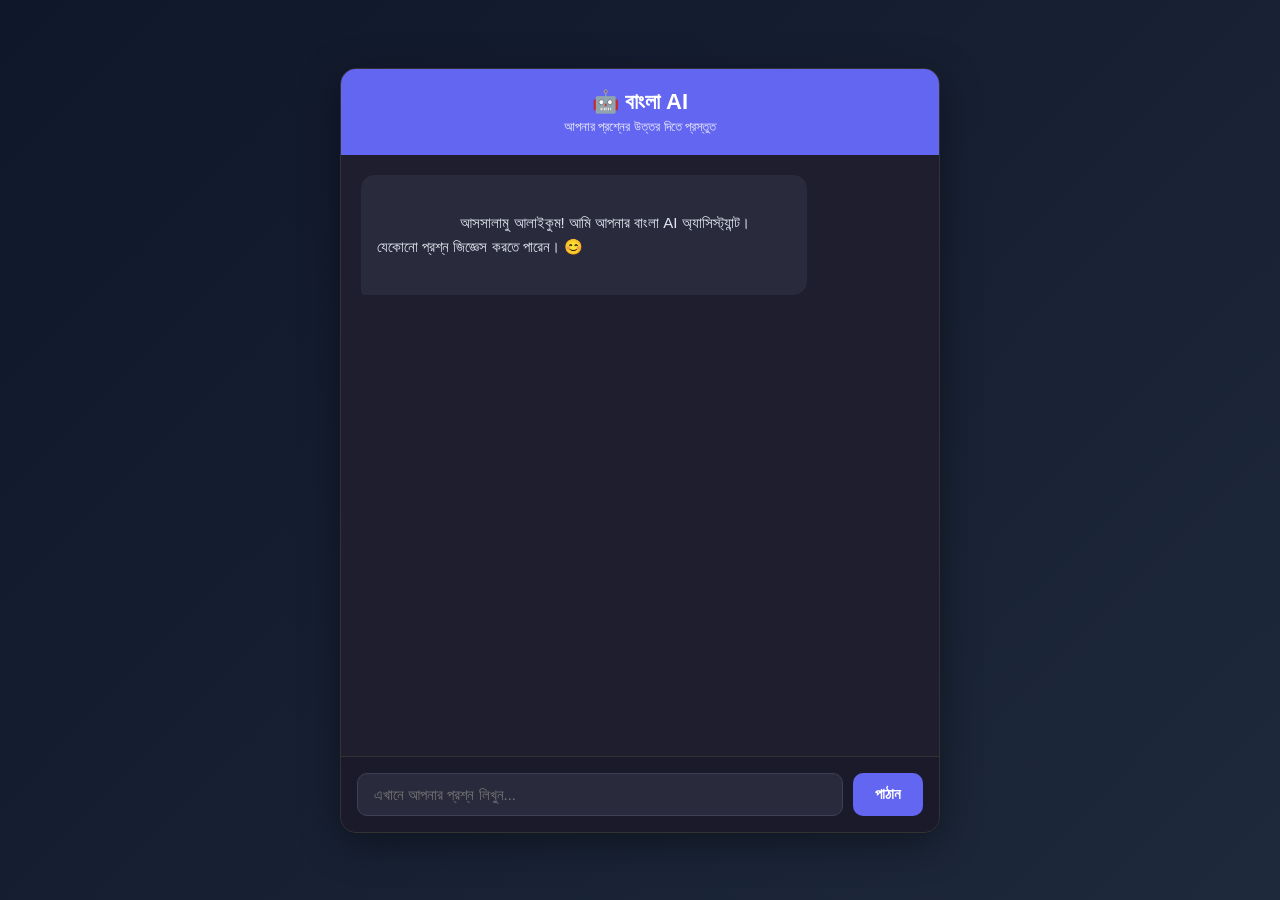
==== AI/frontend/index.html @ db494157 "add AdSense code" ====
<!DOCTYPE html>
<html lang="bn">
<head>
    <meta charset="UTF-8">
    <meta name="viewport" content="width=device-width, initial-scale=1.0">
    <title>বাংলা AI চ্যাট</title>
    <link rel="stylesheet" href="style.css">
   <script async src="https://pagead2.googlesyndication.com/pagead/js/adsbygoogle.js?client=ca-pub-7016644127018456"
         crossorigin="anonymous"></script>

</head>
<body>
    <div class="chat-container">
        <div class="chat-header">
            <h1>🤖 বাংলা AI</h1>
            <p>আপনার প্রশ্নের উত্তর দিতে প্রস্তুত</p>
        </div>

        <div class="chat-box" id="chatBox">
            <div class="message bot-message">
                <div class="bubble">
                    আসসালামু আলাইকুম! আমি আপনার বাংলা AI অ্যাসিস্ট্যান্ট। যেকোনো প্রশ্ন জিজ্ঞেস করতে পারেন। 😊
                </div>
            </div>
        </div>

        <div class="typing-indicator hidden" id="typingIndicator">
            AI লিখছে...
        </div>

        <form class="chat-input-area" id="chatForm">
            <input
                type="text"
                id="userInput"
                placeholder="এখানে আপনার প্রশ্ন লিখুন..."
                autocomplete="off"
                required
            >
            <button type="submit" id="sendBtn">পাঠান</button>
        </form>
    </div>

    <script src="script.js"></script>
</body>
</html>
---- AI/frontend/style.css ----
* {
    margin: 0;
    padding: 0;
    box-sizing: border-box;
    font-family: 'Segoe UI', Tahoma, sans-serif;
}

body {
    min-height: 100vh;
    display: flex;
    align-items: center;
    justify-content: center;
    background: linear-gradient(135deg, #0f172a, #1e293b);
    padding: 20px;
}

.chat-container {
    width: 100%;
    max-width: 600px;
    height: 85vh;
    background: #1e1e2f;
    border-radius: 16px;
    display: flex;
    flex-direction: column;
    box-shadow: 0 10px 40px rgba(0, 0, 0, 0.4);
    border: 1px solid #333;
    overflow: hidden;
}

.chat-header {
    padding: 20px;
    text-align: center;
    background: #6366f1;
    color: #fff;
}

.chat-header h1 {
    font-size: 22px;
    margin-bottom: 4px;
}

.chat-header p {
    font-size: 13px;
    opacity: 0.9;
}

.chat-box {
    flex: 1;
    padding: 20px;
    overflow-y: auto;
    display: flex;
    flex-direction: column;
    gap: 14px;
}

.message {
    display: flex;
    max-width: 80%;
}

.bot-message {
    align-self: flex-start;
}

.user-message {
    align-self: flex-end;
}

.bubble {
    padding: 12px 16px;
    border-radius: 14px;
    font-size: 15px;
    line-height: 1.6;
    white-space: pre-wrap;
    word-wrap: break-word;
}

.bot-message .bubble {
    background: #2a2a3d;
    color: #e2e8f0;
    border-bottom-left-radius: 4px;
}

.user-message .bubble {
    background: #6366f1;
    color: #fff;
    border-bottom-right-radius: 4px;
}

.typing-indicator {
    padding: 0 20px 10px;
    color: #94a3b8;
    font-size: 13px;
    font-style: italic;
}

.typing-indicator.hidden {
    display: none;
}

.chat-input-area {
    display: flex;
    padding: 16px;
    gap: 10px;
    border-top: 1px solid #333;
    background: #1a1a2a;
}

#userInput {
    flex: 1;
    padding: 12px 16px;
    background: #2a2a3d;
    border: 1px solid #3f3f56;
    border-radius: 10px;
    color: #fff;
    font-size: 15px;
    outline: none;
}

#userInput:focus {
    border-color: #6366f1;
}

#sendBtn {
    padding: 12px 22px;
    background: #6366f1;
    border: none;
    border-radius: 10px;
    color: #fff;
    font-size: 15px;
    font-weight: 600;
    cursor: pointer;
    transition: 0.3s;
}

#sendBtn:hover {
    background: #4f46e5;
}

#sendBtn:disabled {
    background: #4a4a5e;
    cursor: not-allowed;
}

/* স্ক্রলবার স্টাইল */
.chat-box::-webkit-scrollbar {
    width: 6px;
}

.chat-box::-webkit-scrollbar-thumb {
    background: #3f3f56;
    border-radius: 10px;
}
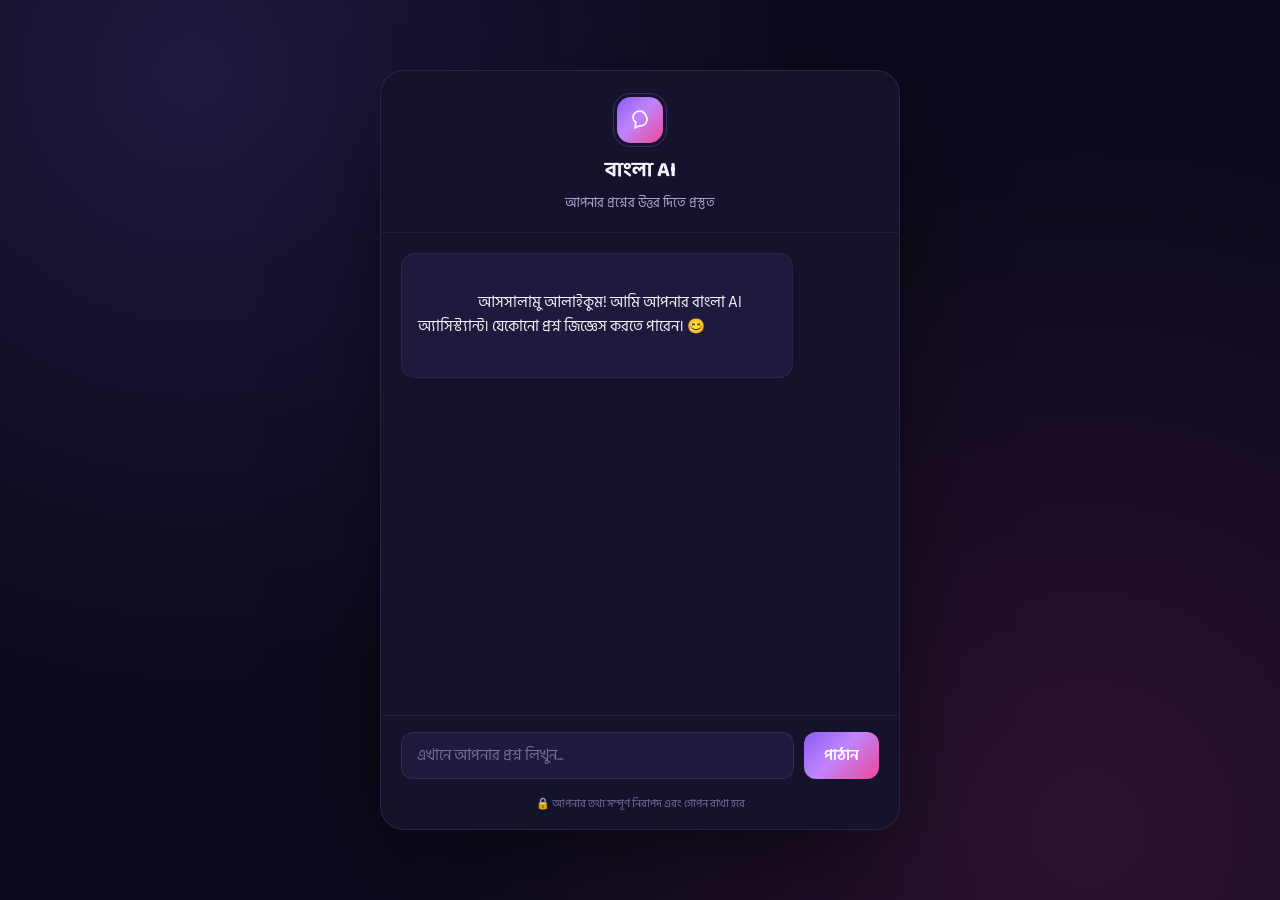
==== commit c020ccc7: "Update frontend design" ====
--- a/AI/frontend/index.html
+++ b/AI/frontend/index.html
@@ -4,15 +4,20 @@
     <meta charset="UTF-8">
     <meta name="viewport" content="width=device-width, initial-scale=1.0">
     <title>বাংলা AI চ্যাট</title>
+    <link rel="preconnect" href="https://fonts.googleapis.com">
+    <link rel="preconnect" href="https://fonts.gstatic.com" crossorigin>
+    <link href="https://fonts.googleapis.com/css2?family=Baloo+Da+2:wght@500;600;700;800&family=Hind+Siliguri:wght@400;500;600&display=swap" rel="stylesheet">
     <link rel="stylesheet" href="style.css">
-   <script async src="https://pagead2.googlesyndication.com/pagead/js/adsbygoogle.js?client=ca-pub-7016644127018456"
-         crossorigin="anonymous"></script>
-
+    <script async src="https://pagead2.googlesyndication.com/pagead/js/adsbygoogle.js?client=ca-pub-7016644127018456"
+     crossorigin="anonymous"></script>
 </head>
 <body>
     <div class="chat-container">
         <div class="chat-header">
-            <h1>🤖 বাংলা AI</h1>
+            <div class="header-mark">
+                <svg viewBox="0 0 24 24" fill="none"><path d="M12 3c-4 0-7 2.7-7 6.2 0 2.1 1.1 4 2.9 5.1L7 20l4.3-2.1c.2 0 .5 0 .7 0 4 0 7-2.7 7-6.2S16 3 12 3z" stroke="#fff" stroke-width="1.6" stroke-linejoin="round"/></svg>
+            </div>
+            <h1>বাংলা AI</h1>
             <p>আপনার প্রশ্নের উত্তর দিতে প্রস্তুত</p>
         </div>
 
@@ -38,8 +43,10 @@
             >
             <button type="submit" id="sendBtn">পাঠান</button>
         </form>
+
+        <div class="footnote">🔒 আপনার তথ্য সম্পূর্ণ নিরাপদ এবং গোপন রাখা হবে</div>
     </div>
 
     <script src="script.js"></script>
 </body>
-</html>+</html>
--- a/AI/frontend/style.css
+++ b/AI/frontend/style.css
@@ -1,153 +1,165 @@
-* {
-    margin: 0;
-    padding: 0;
-    box-sizing: border-box;
-    font-family: 'Segoe UI', Tahoma, sans-serif;
+:root{
+  --bg: #0B0A1A;
+  --surface: #15132C;
+  --surface-2: #1D1A3D;
+  --border: rgba(255,255,255,0.08);
+  --border-soft: rgba(255,255,255,0.05);
+  --text-1: #F3F1FB;
+  --text-2: #ACA6CE;
+  --text-3: #726C97;
+  --accent-1: #8B5CF6;
+  --accent-2: #EC4899;
+  --accent-grad: linear-gradient(135deg, #8B5CF6 0%, #C084FC 45%, #EC4899 100%);
+}
+*{ box-sizing:border-box; margin:0; padding:0; }
+html, body{ height:100%; }
+body{
+  background:
+    radial-gradient(circle at 15% 8%, rgba(139,92,246,0.16), transparent 45%),
+    radial-gradient(circle at 85% 92%, rgba(236,72,153,0.14), transparent 50%),
+    var(--bg);
+  min-height:100vh;
+  font-family:'Hind Siliguri', sans-serif;
+  color:var(--text-1);
+  display:flex;
+  align-items:center;
+  justify-content:center;
+  padding:24px;
+}
+.hidden{ display:none !important; }
+
+.chat-container{
+  width:100%;
+  max-width:520px;
+  height:88vh;
+  max-height:760px;
+  background:var(--surface);
+  border:1px solid var(--border);
+  border-radius:24px;
+  display:flex;
+  flex-direction:column;
+  overflow:hidden;
+  box-shadow:0 40px 100px -30px rgba(0,0,0,0.7);
 }
 
-body {
-    min-height: 100vh;
-    display: flex;
-    align-items: center;
-    justify-content: center;
-    background: linear-gradient(135deg, #0f172a, #1e293b);
-    padding: 20px;
+.chat-header{
+  display:flex;
+  flex-direction:column;
+  align-items:center;
+  text-align:center;
+  padding:26px 20px 18px;
+  border-bottom:1px solid var(--border-soft);
+  position:relative;
+}
+.header-mark{
+  width:46px; height:46px; border-radius:14px;
+  background:var(--accent-grad);
+  display:flex; align-items:center; justify-content:center;
+  margin-bottom:10px;
+  position:relative;
+}
+.header-mark::after{
+  content:''; position:absolute; inset:-4px; border-radius:17px;
+  border:1.5px solid rgba(139,92,246,0.35);
+  animation:pulse-ring 2.6s ease-in-out infinite;
+}
+@keyframes pulse-ring{
+  0%,100%{ transform:scale(1); opacity:.6; }
+  50%{ transform:scale(1.12); opacity:0; }
+}
+.header-mark svg{ width:24px; height:24px; }
+.chat-header h1{
+  font-family:'Baloo Da 2', sans-serif;
+  font-size:21px;
+  font-weight:700;
+}
+.chat-header p{
+  font-size:13px;
+  color:var(--text-2);
+  margin-top:4px;
 }
 
-.chat-container {
-    width: 100%;
-    max-width: 600px;
-    height: 85vh;
-    background: #1e1e2f;
-    border-radius: 16px;
-    display: flex;
-    flex-direction: column;
-    box-shadow: 0 10px 40px rgba(0, 0, 0, 0.4);
-    border: 1px solid #333;
-    overflow: hidden;
+.chat-box{
+  flex:1;
+  overflow-y:auto;
+  padding:20px;
+  display:flex;
+  flex-direction:column;
+  gap:14px;
+}
+.chat-box::-webkit-scrollbar{ width:6px; }
+.chat-box::-webkit-scrollbar-thumb{ background:var(--surface-2); border-radius:10px; }
+
+.message{ display:flex; max-width:82%; }
+.message.user-message{ align-self:flex-end; }
+.message.bot-message{ align-self:flex-start; }
+
+.bubble{
+  background:var(--surface-2);
+  border:1px solid var(--border-soft);
+  border-radius:14px;
+  padding:12px 16px;
+  font-size:14.5px;
+  line-height:1.7;
+  white-space:pre-wrap;
+}
+.user-message .bubble{
+  background:var(--accent-grad);
+  color:#fff;
+  border:none;
 }
 
-.chat-header {
-    padding: 20px;
-    text-align: center;
-    background: #6366f1;
-    color: #fff;
+.typing-indicator{
+  padding:0 20px 10px;
+  font-size:13px;
+  color:var(--text-3);
 }
 
-.chat-header h1 {
-    font-size: 22px;
-    margin-bottom: 4px;
+.chat-input-area{
+  display:flex;
+  gap:10px;
+  padding:16px 20px;
+  border-top:1px solid var(--border-soft);
+  background:var(--surface);
+}
+#userInput{
+  flex:1;
+  background:var(--surface-2);
+  border:1px solid var(--border);
+  border-radius:12px;
+  padding:11px 15px;
+  color:var(--text-1);
+  font-family:'Hind Siliguri', sans-serif;
+  font-size:14.5px;
+  outline:none;
+}
+#userInput:focus{ border-color:var(--accent-1); }
+#userInput::placeholder{ color:var(--text-3); }
+
+#sendBtn{
+  border:none;
+  border-radius:12px;
+  padding:0 20px;
+  background:var(--accent-grad);
+  color:#fff;
+  font-family:'Hind Siliguri', sans-serif;
+  font-weight:600;
+  font-size:14.5px;
+  cursor:pointer;
+  transition:transform .15s ease;
+  flex-shrink:0;
+}
+#sendBtn:hover{ transform:translateY(-1px); }
+#sendBtn:disabled{ opacity:.6; cursor:not-allowed; transform:none; }
+
+.footnote{
+  text-align:center;
+  font-size:11px;
+  color:var(--text-3);
+  padding:0 20px 16px;
 }
 
-.chat-header p {
-    font-size: 13px;
-    opacity: 0.9;
-}
-
-.chat-box {
-    flex: 1;
-    padding: 20px;
-    overflow-y: auto;
-    display: flex;
-    flex-direction: column;
-    gap: 14px;
-}
-
-.message {
-    display: flex;
-    max-width: 80%;
-}
-
-.bot-message {
-    align-self: flex-start;
-}
-
-.user-message {
-    align-self: flex-end;
-}
-
-.bubble {
-    padding: 12px 16px;
-    border-radius: 14px;
-    font-size: 15px;
-    line-height: 1.6;
-    white-space: pre-wrap;
-    word-wrap: break-word;
-}
-
-.bot-message .bubble {
-    background: #2a2a3d;
-    color: #e2e8f0;
-    border-bottom-left-radius: 4px;
-}
-
-.user-message .bubble {
-    background: #6366f1;
-    color: #fff;
-    border-bottom-right-radius: 4px;
-}
-
-.typing-indicator {
-    padding: 0 20px 10px;
-    color: #94a3b8;
-    font-size: 13px;
-    font-style: italic;
-}
-
-.typing-indicator.hidden {
-    display: none;
-}
-
-.chat-input-area {
-    display: flex;
-    padding: 16px;
-    gap: 10px;
-    border-top: 1px solid #333;
-    background: #1a1a2a;
-}
-
-#userInput {
-    flex: 1;
-    padding: 12px 16px;
-    background: #2a2a3d;
-    border: 1px solid #3f3f56;
-    border-radius: 10px;
-    color: #fff;
-    font-size: 15px;
-    outline: none;
-}
-
-#userInput:focus {
-    border-color: #6366f1;
-}
-
-#sendBtn {
-    padding: 12px 22px;
-    background: #6366f1;
-    border: none;
-    border-radius: 10px;
-    color: #fff;
-    font-size: 15px;
-    font-weight: 600;
-    cursor: pointer;
-    transition: 0.3s;
-}
-
-#sendBtn:hover {
-    background: #4f46e5;
-}
-
-#sendBtn:disabled {
-    background: #4a4a5e;
-    cursor: not-allowed;
-}
-
-/* স্ক্রলবার স্টাইল */
-.chat-box::-webkit-scrollbar {
-    width: 6px;
-}
-
-.chat-box::-webkit-scrollbar-thumb {
-    background: #3f3f56;
-    border-radius: 10px;
+@media (max-width:600px){
+  body{ padding:0; }
+  .chat-container{ height:100vh; max-height:none; border-radius:0; }
 }
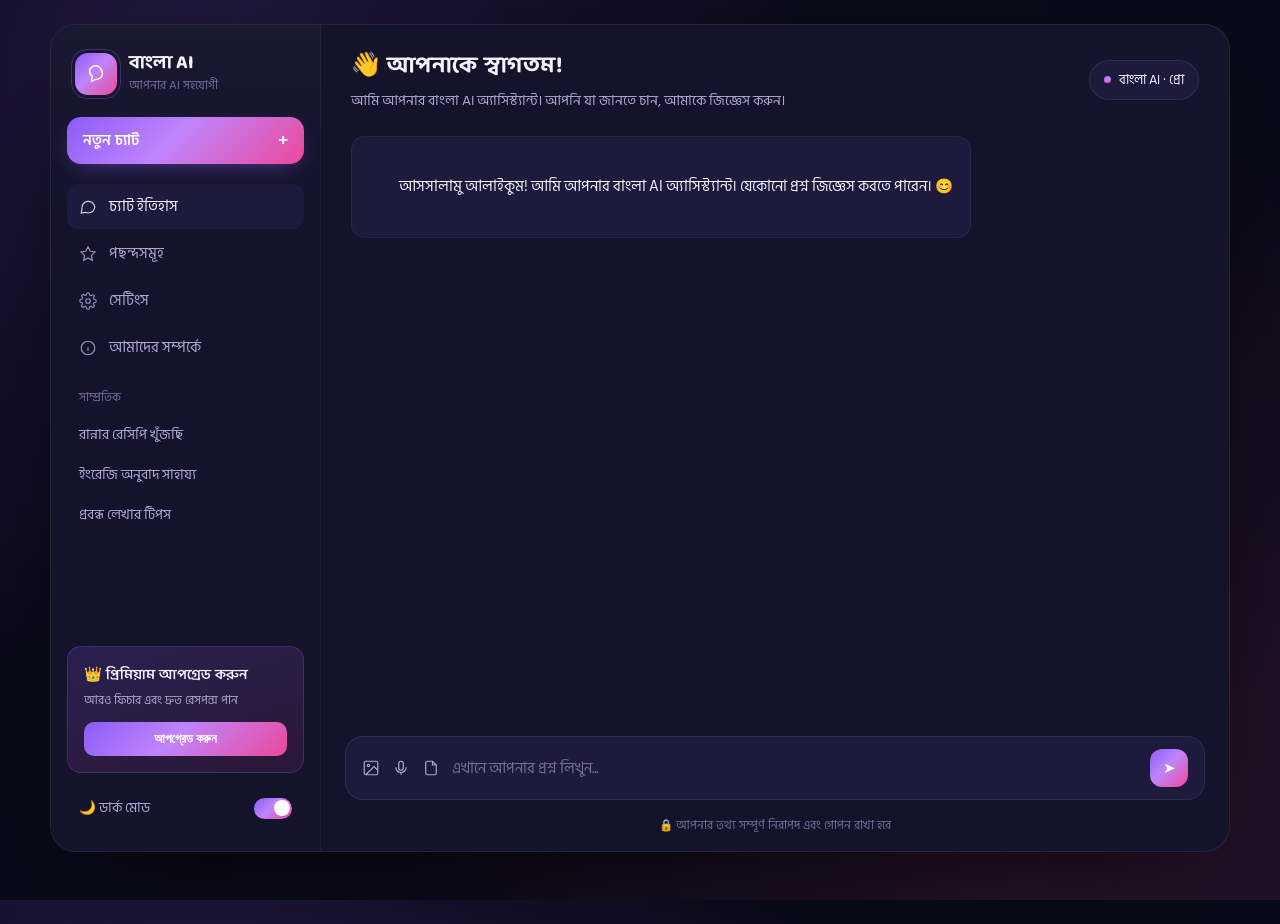
==== commit 77455dfc: "Add sidebar layout" ====
--- a/AI/frontend/index.html
+++ b/AI/frontend/index.html
@@ -12,41 +12,112 @@
      crossorigin="anonymous"></script>
 </head>
 <body>
-    <div class="chat-container">
-        <div class="chat-header">
-            <div class="header-mark">
-                <svg viewBox="0 0 24 24" fill="none"><path d="M12 3c-4 0-7 2.7-7 6.2 0 2.1 1.1 4 2.9 5.1L7 20l4.3-2.1c.2 0 .5 0 .7 0 4 0 7-2.7 7-6.2S16 3 12 3z" stroke="#fff" stroke-width="1.6" stroke-linejoin="round"/></svg>
-            </div>
-            <h1>বাংলা AI</h1>
-            <p>আপনার প্রশ্নের উত্তর দিতে প্রস্তুত</p>
-        </div>
 
-        <div class="chat-box" id="chatBox">
-            <div class="message bot-message">
-                <div class="bubble">
-                    আসসালামু আলাইকুম! আমি আপনার বাংলা AI অ্যাসিস্ট্যান্ট। যেকোনো প্রশ্ন জিজ্ঞেস করতে পারেন। 😊
-                </div>
-            </div>
-        </div>
+<div class="app">
 
-        <div class="typing-indicator hidden" id="typingIndicator">
-            AI লিখছে...
-        </div>
-
-        <form class="chat-input-area" id="chatForm">
-            <input
-                type="text"
-                id="userInput"
-                placeholder="এখানে আপনার প্রশ্ন লিখুন..."
-                autocomplete="off"
-                required
-            >
-            <button type="submit" id="sendBtn">পাঠান</button>
-        </form>
-
-        <div class="footnote">🔒 আপনার তথ্য সম্পূর্ণ নিরাপদ এবং গোপন রাখা হবে</div>
+  <div class="sidebar">
+    <div class="brand">
+      <div class="brand-mark">
+        <svg viewBox="0 0 24 24" fill="none"><path d="M12 3c-4 0-7 2.7-7 6.2 0 2.1 1.1 4 2.9 5.1L7 20l4.3-2.1c.2 0 .5 0 .7 0 4 0 7-2.7 7-6.2S16 3 12 3z" stroke="#fff" stroke-width="1.6" stroke-linejoin="round"/></svg>
+      </div>
+      <div class="brand-text">
+        <div class="name">বাংলা AI</div>
+        <div class="tag">আপনার AI সহযোগী</div>
+      </div>
     </div>
 
-    <script src="script.js"></script>
+    <button class="new-chat" id="newChatBtn"><span>নতুন চ্যাট</span><span>+</span></button>
+
+    <div class="nav">
+      <div class="nav-item active">
+        <svg viewBox="0 0 24 24" fill="none" stroke="currentColor" stroke-width="1.6"><path d="M21 11.5a8.5 8.5 0 0 1-8.5 8.5c-1.4 0-2.7-.3-3.9-.9L3 20l1-5.4A8.5 8.5 0 1 1 21 11.5Z"/></svg>
+        চ্যাট ইতিহাস
+      </div>
+      <div class="nav-item">
+        <svg viewBox="0 0 24 24" fill="none" stroke="currentColor" stroke-width="1.6"><path d="M12 2.5l2.9 5.9 6.5.9-4.7 4.6 1.1 6.5L12 17.3l-5.8 3.1 1.1-6.5-4.7-4.6 6.5-.9L12 2.5z"/></svg>
+        পছন্দসমূহ
+      </div>
+      <div class="nav-item">
+        <svg viewBox="0 0 24 24" fill="none" stroke="currentColor" stroke-width="1.6"><circle cx="12" cy="12" r="3"/><path d="M19.4 15a1.7 1.7 0 0 0 .3 1.9l.1.1a2 2 0 1 1-2.9 2.9l-.1-.1a1.7 1.7 0 0 0-1.9-.3 1.7 1.7 0 0 0-1 1.5V21a2 2 0 1 1-4 0v-.1a1.7 1.7 0 0 0-1.1-1.6 1.7 1.7 0 0 0-1.9.3l-.1.1a2 2 0 1 1-2.8-2.9l.1-.1a1.7 1.7 0 0 0 .3-1.9 1.7 1.7 0 0 0-1.5-1H3a2 2 0 1 1 0-4h.1a1.7 1.7 0 0 0 1.5-1 1.7 1.7 0 0 0-.3-1.9l-.1-.1a2 2 0 1 1 2.9-2.8l.1.1a1.7 1.7 0 0 0 1.9.3H9a1.7 1.7 0 0 0 1-1.5V3a2 2 0 1 1 4 0v.1a1.7 1.7 0 0 0 1 1.5 1.7 1.7 0 0 0 1.9-.3l.1-.1a2 2 0 1 1 2.8 2.9l-.1.1a1.7 1.7 0 0 0-.3 1.9V9a1.7 1.7 0 0 0 1.5 1H21a2 2 0 1 1 0 4h-.1a1.7 1.7 0 0 0-1.5 1z"/></svg>
+        সেটিংস
+      </div>
+      <div class="nav-item">
+        <svg viewBox="0 0 24 24" fill="none" stroke="currentColor" stroke-width="1.6"><circle cx="12" cy="12" r="9"/><path d="M12 11v5M12 8h.01"/></svg>
+        আমাদের সম্পর্কে
+      </div>
+    </div>
+
+    <div class="history-block">
+      <div class="history-label">সাম্প্রতিক</div>
+      <div class="history-item">রান্নার রেসিপি খুঁজছি</div>
+      <div class="history-item">ইংরেজি অনুবাদ সাহায্য</div>
+      <div class="history-item">প্রবন্ধ লেখার টিপস</div>
+    </div>
+
+    <div class="sidebar-footer">
+      <div class="upgrade-card">
+        <div class="title">👑 প্রিমিয়াম আপগ্রেড করুন</div>
+        <div class="desc">আরও ফিচার এবং দ্রুত রেসপন্স পান</div>
+        <button class="upgrade-btn">আপগ্রেড করুন</button>
+      </div>
+      <div class="theme-row">
+        <span>🌙 ডার্ক মোড</span>
+        <div class="switch"></div>
+      </div>
+    </div>
+  </div>
+
+  <div class="main">
+    <div class="topbar">
+      <div>
+        <h1>👋 আপনাকে স্বাগতম!</h1>
+        <p>আমি আপনার বাংলা AI অ্যাসিস্ট্যান্ট। আপনি যা জানতে চান, আমাকে জিজ্ঞেস করুন।</p>
+      </div>
+      <div class="model-pill"><span class="dot"></span> বাংলা AI · প্রো</div>
+    </div>
+
+    <div class="chat-box" id="chatBox">
+      <div class="message bot-message">
+        <div class="bubble">
+          আসসালামু আলাইকুম! আমি আপনার বাংলা AI অ্যাসিস্ট্যান্ট। যেকোনো প্রশ্ন জিজ্ঞেস করতে পারেন। 😊
+        </div>
+      </div>
+    </div>
+
+    <div class="typing-indicator hidden" id="typingIndicator">
+      AI লিখছে...
+    </div>
+
+    <form class="chat-input-area" id="chatForm">
+      <div class="tool-icons">
+        <svg viewBox="0 0 24 24" fill="none" stroke="currentColor" stroke-width="1.6"><rect x="3" y="3" width="18" height="18" rx="2"/><circle cx="8.5" cy="8.5" r="1.5"/><path d="M21 15l-5-5L5 21"/></svg>
+        <svg viewBox="0 0 24 24" fill="none" stroke="currentColor" stroke-width="1.6"><path d="M12 15a3 3 0 0 0 3-3V6a3 3 0 0 0-6 0v6a3 3 0 0 0 3 3z"/><path d="M19 11a7 7 0 0 1-14 0M12 18v3"/></svg>
+        <svg viewBox="0 0 24 24" fill="none" stroke="currentColor" stroke-width="1.6"><path d="M14 3H7a2 2 0 0 0-2 2v14a2 2 0 0 0 2 2h10a2 2 0 0 0 2-2V8z"/><path d="M14 3v5h5"/></svg>
+      </div>
+      <input
+          type="text"
+          id="userInput"
+          placeholder="এখানে আপনার প্রশ্ন লিখুন..."
+          autocomplete="off"
+          required
+      >
+      <button type="submit" id="sendBtn">পাঠান</button>
+    </form>
+
+    <div class="footnote">🔒 আপনার তথ্য সম্পূর্ণ নিরাপদ এবং গোপন রাখা হবে</div>
+  </div>
+
+</div>
+
+<script>
+  document.getElementById('newChatBtn').addEventListener('click', function(){
+    document.getElementById('chatBox').innerHTML =
+      '<div class="message bot-message"><div class="bubble">নতুন চ্যাট শুরু হয়েছে। আপনার প্রশ্ন লিখুন।</div></div>';
+  });
+  document.querySelector('.switch').addEventListener('click', function(){
+    this.classList.toggle('off');
+  });
+</script>
+<script src="script.js"></script>
 </body>
-</html>
+</html>
--- a/AI/frontend/style.css
+++ b/AI/frontend/style.css
@@ -10,6 +10,9 @@
   --accent-1: #8B5CF6;
   --accent-2: #EC4899;
   --accent-grad: linear-gradient(135deg, #8B5CF6 0%, #C084FC 45%, #EC4899 100%);
+  --radius-lg: 20px;
+  --radius-md: 14px;
+  --radius-sm: 10px;
 }
 *{ box-sizing:border-box; margin:0; padding:0; }
 html, body{ height:100%; }
@@ -21,45 +24,18 @@
   min-height:100vh;
   font-family:'Hind Siliguri', sans-serif;
   color:var(--text-1);
-  display:flex;
-  align-items:center;
-  justify-content:center;
-  padding:24px;
 }
 .hidden{ display:none !important; }
 
-.chat-container{
-  width:100%;
-  max-width:520px;
-  height:88vh;
-  max-height:760px;
-  background:var(--surface);
-  border:1px solid var(--border);
-  border-radius:24px;
-  display:flex;
-  flex-direction:column;
-  overflow:hidden;
-  box-shadow:0 40px 100px -30px rgba(0,0,0,0.7);
-}
-
-.chat-header{
-  display:flex;
-  flex-direction:column;
-  align-items:center;
-  text-align:center;
-  padding:26px 20px 18px;
-  border-bottom:1px solid var(--border-soft);
-  position:relative;
-}
-.header-mark{
-  width:46px; height:46px; border-radius:14px;
+.brand{ display:flex; align-items:center; gap:12px; padding:6px 8px 22px; }
+.brand-mark{
+  width:42px; height:42px; border-radius:13px;
   background:var(--accent-grad);
   display:flex; align-items:center; justify-content:center;
-  margin-bottom:10px;
-  position:relative;
+  position:relative; flex-shrink:0;
 }
-.header-mark::after{
-  content:''; position:absolute; inset:-4px; border-radius:17px;
+.brand-mark::after{
+  content:''; position:absolute; inset:-4px; border-radius:16px;
   border:1.5px solid rgba(139,92,246,0.35);
   animation:pulse-ring 2.6s ease-in-out infinite;
 }
@@ -67,99 +43,115 @@
   0%,100%{ transform:scale(1); opacity:.6; }
   50%{ transform:scale(1.12); opacity:0; }
 }
-.header-mark svg{ width:24px; height:24px; }
-.chat-header h1{
-  font-family:'Baloo Da 2', sans-serif;
-  font-size:21px;
-  font-weight:700;
-}
-.chat-header p{
-  font-size:13px;
-  color:var(--text-2);
-  margin-top:4px;
+.brand-mark svg{ width:22px; height:22px; }
+.brand-text .name{ font-family:'Baloo Da 2', sans-serif; font-weight:700; font-size:19px; line-height:1.1; }
+.brand-text .tag{ font-size:12px; color:var(--text-3); margin-top:2px; }
+
+.app{
+  width:100%; max-width:1180px; height:92vh; margin:24px auto;
+  display:flex; background:var(--surface); border:1px solid var(--border);
+  border-radius:26px; overflow:hidden; box-shadow:0 40px 100px -30px rgba(0,0,0,0.7);
 }
 
-.chat-box{
-  flex:1;
-  overflow-y:auto;
-  padding:20px;
-  display:flex;
-  flex-direction:column;
-  gap:14px;
+.sidebar{
+  width:270px; flex-shrink:0;
+  background:linear-gradient(180deg, rgba(255,255,255,0.02), transparent 200px), var(--surface);
+  border-right:1px solid var(--border-soft);
+  display:flex; flex-direction:column; padding:22px 16px;
 }
+
+.new-chat{
+  display:flex; align-items:center; justify-content:space-between;
+  background:var(--accent-grad); color:#fff; border:none; border-radius:var(--radius-md);
+  padding:12px 16px; font-family:'Hind Siliguri', sans-serif; font-weight:600; font-size:14.5px;
+  cursor:pointer; margin-bottom:20px; transition:transform .15s ease;
+  box-shadow:0 8px 24px -10px rgba(139,92,246,0.6);
+}
+.new-chat:hover{ transform:translateY(-1px); }
+.new-chat span:last-child{ font-size:18px; line-height:1; }
+
+.nav{ display:flex; flex-direction:column; gap:2px; }
+.nav-item{
+  display:flex; align-items:center; gap:12px; padding:11px 12px; border-radius:var(--radius-sm);
+  color:var(--text-2); font-size:14.5px; cursor:pointer; transition:background .15s ease, color .15s ease;
+}
+.nav-item:hover, .nav-item.active{ background:var(--surface-2); color:var(--text-1); }
+.nav-item svg{ width:18px; height:18px; opacity:.85; flex-shrink:0; }
+
+.history-block{ margin-top:18px; overflow-y:auto; }
+.history-label{ font-size:11.5px; color:var(--text-3); padding:0 12px 8px; }
+.history-item{
+  font-size:13.5px; color:var(--text-2); padding:9px 12px; border-radius:var(--radius-sm);
+  white-space:nowrap; overflow:hidden; text-overflow:ellipsis; cursor:pointer;
+}
+.history-item:hover{ background:var(--surface-2); }
+
+.sidebar-footer{ margin-top:auto; }
+.upgrade-card{
+  background:linear-gradient(160deg, rgba(139,92,246,0.18), rgba(236,72,153,0.10));
+  border:1px solid rgba(139,92,246,0.25); border-radius:var(--radius-md); padding:16px; margin-bottom:14px;
+}
+.upgrade-card .title{ font-family:'Baloo Da 2', sans-serif; font-size:14.5px; font-weight:600; margin-bottom:4px; }
+.upgrade-card .desc{ font-size:12px; color:var(--text-2); margin-bottom:12px; line-height:1.5; }
+.upgrade-btn{ width:100%; background:var(--accent-grad); color:#fff; border:none; border-radius:10px; padding:9px; font-size:13px; font-weight:600; cursor:pointer; }
+.theme-row{ display:flex; align-items:center; justify-content:space-between; padding:10px 12px; font-size:13.5px; color:var(--text-2); }
+.switch{ width:38px; height:21px; background:var(--accent-grad); border-radius:20px; position:relative; cursor:pointer; }
+.switch::after{ content:''; position:absolute; top:2.5px; right:2.5px; width:16px; height:16px; background:#fff; border-radius:50%; transition:right .15s ease, left .15s ease; }
+.switch.off{ background:var(--surface-2); }
+.switch.off::after{ right:auto; left:2.5px; }
+
+.main{ flex:1; display:flex; flex-direction:column; min-width:0; }
+.topbar{ display:flex; align-items:center; justify-content:space-between; padding:22px 30px 14px; }
+.topbar h1{ font-family:'Baloo Da 2', sans-serif; font-size:23px; font-weight:700; }
+.topbar p{ font-size:13.5px; color:var(--text-2); margin-top:4px; }
+.model-pill{
+  display:flex; align-items:center; gap:8px; background:var(--surface-2); border:1px solid var(--border);
+  border-radius:20px; padding:8px 14px; font-size:13px; color:var(--text-1); flex-shrink:0;
+}
+.model-pill .dot{ width:7px; height:7px; border-radius:50%; background:var(--accent-grad); flex-shrink:0; }
+
+.chat-box{ flex:1; overflow-y:auto; padding:10px 30px 20px; display:flex; flex-direction:column; gap:14px; }
 .chat-box::-webkit-scrollbar{ width:6px; }
 .chat-box::-webkit-scrollbar-thumb{ background:var(--surface-2); border-radius:10px; }
 
-.message{ display:flex; max-width:82%; }
+.message{ display:flex; max-width:78%; }
 .message.user-message{ align-self:flex-end; }
 .message.bot-message{ align-self:flex-start; }
 
 .bubble{
-  background:var(--surface-2);
-  border:1px solid var(--border-soft);
-  border-radius:14px;
-  padding:12px 16px;
-  font-size:14.5px;
-  line-height:1.7;
-  white-space:pre-wrap;
+  background:var(--surface-2); border:1px solid var(--border-soft); border-radius:var(--radius-md);
+  padding:13px 17px; font-size:14.5px; line-height:1.7; white-space:pre-wrap;
 }
-.user-message .bubble{
-  background:var(--accent-grad);
-  color:#fff;
-  border:none;
-}
+.user-message .bubble{ background:var(--accent-grad); color:#fff; border:none; }
 
-.typing-indicator{
-  padding:0 20px 10px;
-  font-size:13px;
-  color:var(--text-3);
-}
+.typing-indicator{ padding:0 30px 10px; font-size:13px; color:var(--text-3); }
 
 .chat-input-area{
-  display:flex;
-  gap:10px;
-  padding:16px 20px;
-  border-top:1px solid var(--border-soft);
-  background:var(--surface);
+  margin:0 24px 0px; background:var(--surface-2); border:1px solid var(--border); border-radius:18px;
+  padding:12px 16px; display:flex; align-items:center; gap:12px;
 }
+.tool-icons{ display:flex; gap:12px; flex-shrink:0; }
+.tool-icons svg{ width:18px; height:18px; color:var(--text-2); cursor:pointer; }
+.tool-icons svg:hover{ color:var(--text-1); }
 #userInput{
-  flex:1;
-  background:var(--surface-2);
-  border:1px solid var(--border);
-  border-radius:12px;
-  padding:11px 15px;
-  color:var(--text-1);
-  font-family:'Hind Siliguri', sans-serif;
-  font-size:14.5px;
-  outline:none;
+  flex:1; background:transparent; border:none; outline:none; color:var(--text-1);
+  font-family:'Hind Siliguri', sans-serif; font-size:14.5px;
 }
-#userInput:focus{ border-color:var(--accent-1); }
 #userInput::placeholder{ color:var(--text-3); }
+#sendBtn{
+  border:none; border-radius:12px; width:38px; height:38px; background:var(--accent-grad);
+  color:#fff; cursor:pointer; flex-shrink:0; font-size:0;
+  position:relative; transition:transform .15s ease;
+}
+#sendBtn::after{
+  content:'➤'; font-size:15px; position:absolute; inset:0; display:flex; align-items:center; justify-content:center;
+}
+#sendBtn:hover{ transform:scale(1.05); }
+#sendBtn:disabled{ opacity:.5; cursor:not-allowed; transform:none; }
 
-#sendBtn{
-  border:none;
-  border-radius:12px;
-  padding:0 20px;
-  background:var(--accent-grad);
-  color:#fff;
-  font-family:'Hind Siliguri', sans-serif;
-  font-weight:600;
-  font-size:14.5px;
-  cursor:pointer;
-  transition:transform .15s ease;
-  flex-shrink:0;
-}
-#sendBtn:hover{ transform:translateY(-1px); }
-#sendBtn:disabled{ opacity:.6; cursor:not-allowed; transform:none; }
+.footnote{ text-align:center; font-size:11.5px; color:var(--text-3); padding:16px 20px; }
 
-.footnote{
-  text-align:center;
-  font-size:11px;
-  color:var(--text-3);
-  padding:0 20px 16px;
-}
-
-@media (max-width:600px){
-  body{ padding:0; }
-  .chat-container{ height:100vh; max-height:none; border-radius:0; }
+@media (max-width:900px){
+  .sidebar{ display:none; }
+  .app{ height:96vh; margin:8px auto; border-radius:18px; }
 }
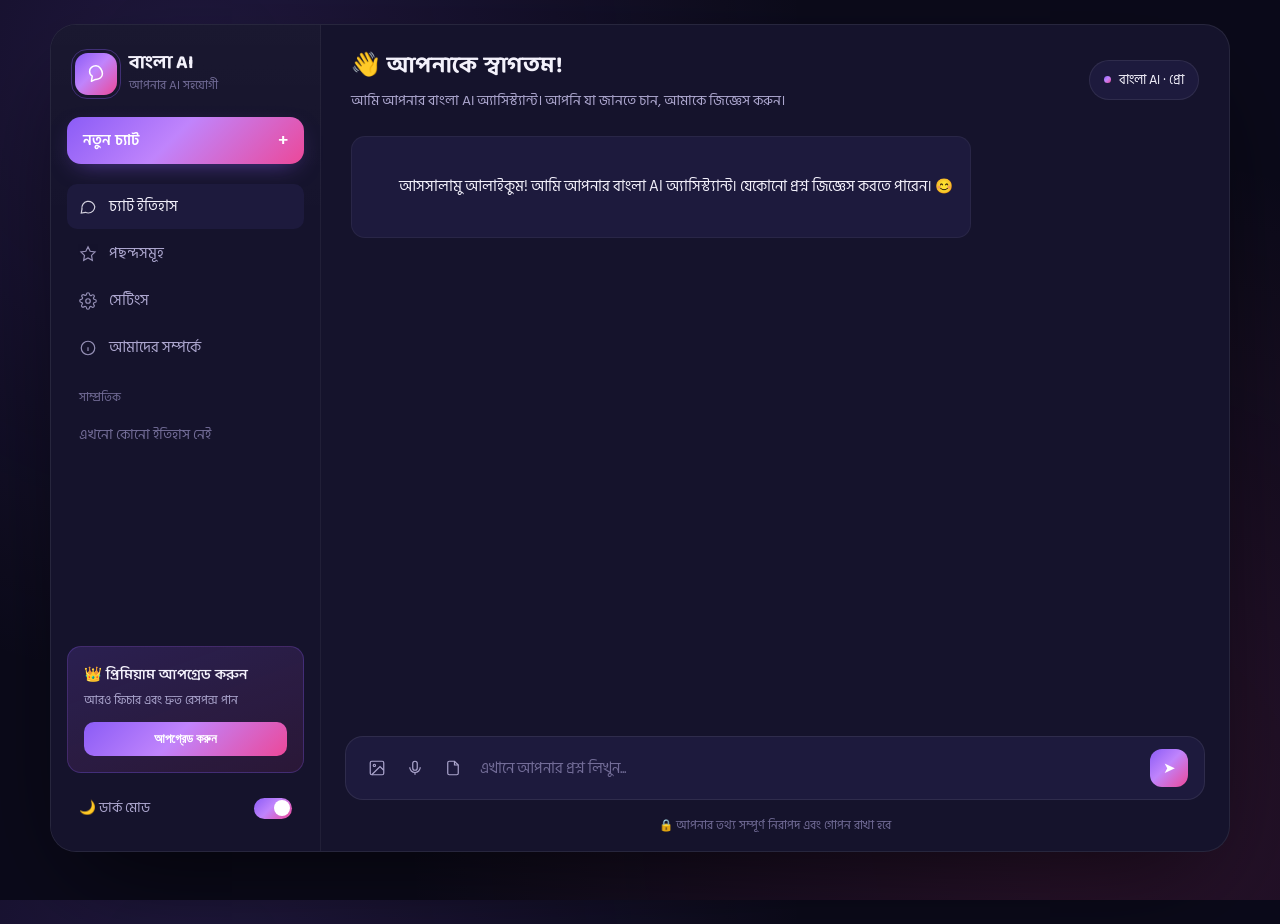
==== commit a6487d1a: "Merge modal system with working history and voice" ====
--- a/AI/frontend/index.html
+++ b/AI/frontend/index.html
@@ -49,9 +49,7 @@
 
     <div class="history-block">
       <div class="history-label">সাম্প্রতিক</div>
-      <div class="history-item">রান্নার রেসিপি খুঁজছি</div>
-      <div class="history-item">ইংরেজি অনুবাদ সাহায্য</div>
-      <div class="history-item">প্রবন্ধ লেখার টিপস</div>
+      <div id="historyList"></div>
     </div>
 
     <div class="sidebar-footer">
@@ -90,9 +88,15 @@
 
     <form class="chat-input-area" id="chatForm">
       <div class="tool-icons">
-        <svg viewBox="0 0 24 24" fill="none" stroke="currentColor" stroke-width="1.6"><rect x="3" y="3" width="18" height="18" rx="2"/><circle cx="8.5" cy="8.5" r="1.5"/><path d="M21 15l-5-5L5 21"/></svg>
-        <svg viewBox="0 0 24 24" fill="none" stroke="currentColor" stroke-width="1.6"><path d="M12 15a3 3 0 0 0 3-3V6a3 3 0 0 0-6 0v6a3 3 0 0 0 3 3z"/><path d="M19 11a7 7 0 0 1-14 0M12 18v3"/></svg>
-        <svg viewBox="0 0 24 24" fill="none" stroke="currentColor" stroke-width="1.6"><path d="M14 3H7a2 2 0 0 0-2 2v14a2 2 0 0 0 2 2h10a2 2 0 0 0 2-2V8z"/><path d="M14 3v5h5"/></svg>
+        <button type="button" class="tool-btn" id="imgToolBtn" title="ছবি (শীঘ্রই আসছে)">
+          <svg viewBox="0 0 24 24" fill="none" stroke="currentColor" stroke-width="1.6"><rect x="3" y="3" width="18" height="18" rx="2"/><circle cx="8.5" cy="8.5" r="1.5"/><path d="M21 15l-5-5L5 21"/></svg>
+        </button>
+        <button type="button" class="tool-btn" id="micToolBtn" title="ভয়েস দিয়ে লিখুন">
+          <svg viewBox="0 0 24 24" fill="none" stroke="currentColor" stroke-width="1.6"><path d="M12 15a3 3 0 0 0 3-3V6a3 3 0 0 0-6 0v6a3 3 0 0 0 3 3z"/><path d="M19 11a7 7 0 0 1-14 0M12 18v3"/></svg>
+        </button>
+        <button type="button" class="tool-btn" id="fileToolBtn" title="ফাইল (শীঘ্রই আসছে)">
+          <svg viewBox="0 0 24 24" fill="none" stroke="currentColor" stroke-width="1.6"><path d="M14 3H7a2 2 0 0 0-2 2v14a2 2 0 0 0 2 2h10a2 2 0 0 0 2-2V8z"/><path d="M14 3v5h5"/></svg>
+        </button>
       </div>
       <input
           type="text"
@@ -109,15 +113,223 @@
 
 </div>
 
+<script src="script.js"></script>
+
 <script>
+(function(){
+  // ---- লগইন চেক (auth guard) ----
+  const savedUser = JSON.parse(localStorage.getItem('user') || 'null');
+  // যদি user না থাকে, চাইলে নিচের লাইন আনকমেন্ট করে লগইন পেজে পাঠিয়ে দিতে পারো:
+  // if(!savedUser){ window.location.href = '../login-system/index.html'; return; }
+
+  // ---- Modal তৈরি (dynamically, HTML ফাইল টাচ করা হয়নি) ----
+  const overlay = document.createElement('div');
+  overlay.className = 'modal-overlay hidden';
+  overlay.id = 'modalOverlay';
+  overlay.innerHTML = `
+    <div class="modal-box" id="modalBox">
+      <button class="modal-close" id="modalClose">✕</button>
+      <div id="modalContent"></div>
+    </div>
+  `;
+  document.body.appendChild(overlay);
+
+  const modalContent = overlay.querySelector('#modalContent');
+
+  function openModal(html){
+    modalContent.innerHTML = html;
+    overlay.classList.remove('hidden');
+  }
+  function closeModal(){
+    overlay.classList.add('hidden');
+  }
+  overlay.querySelector('#modalClose').addEventListener('click', closeModal);
+  overlay.addEventListener('click', function(e){
+    if(e.target === overlay) closeModal();
+  });
+
+  window.logoutUser = function(){
+    localStorage.removeItem('user');
+    window.location.href = '../login-system/index.html';
+  };
+
+  // ---- Sidebar nav বাটনগুলো ধরা (index অনুযায়ী, HTML অপরিবর্তিত) ----
+  const navItems = document.querySelectorAll('.nav-item');
+  // 0 = চ্যাট ইতিহাস, 1 = পছন্দসমূহ, 2 = সেটিংস, 3 = আমাদের সম্পর্কে
+
+  if(navItems[0]){
+    navItems[0].addEventListener('click', function(){
+      navItems.forEach(n => n.classList.remove('active'));
+      this.classList.add('active');
+      closeModal();
+    });
+  }
+
+  if(navItems[1]){
+    navItems[1].addEventListener('click', function(){
+      navItems.forEach(n => n.classList.remove('active'));
+      this.classList.add('active');
+      openModal(`
+        <h2>⭐ পছন্দসমূহ</h2>
+        <p class="modal-sub">আপনার প্রিয় প্রম্পট ও কনভারসেশন এখানে দেখা যাবে।</p>
+        <div class="empty-state">এখনো কিছু সংরক্ষণ করা হয়নি।</div>
+      `);
+    });
+  }
+
+  if(navItems[2]){
+    navItems[2].addEventListener('click', function(){
+      navItems.forEach(n => n.classList.remove('active'));
+      this.classList.add('active');
+      openModal(`
+        <h2>⚙️ সেটিংস</h2>
+        <p class="modal-sub">${savedUser ? 'লগইন করা আছে: ' + (savedUser.email || savedUser.name || '') : 'কোনো একাউন্টে লগইন নেই'}</p>
+        <button class="modal-action-btn danger" onclick="logoutUser()">লগআউট করুন</button>
+      `);
+    });
+  }
+
+  if(navItems[3]){
+    navItems[3].addEventListener('click', function(){
+      navItems.forEach(n => n.classList.remove('active'));
+      this.classList.add('active');
+      openModal(`
+        <h2>ℹ️ আমাদের সম্পর্কে</h2>
+        <p class="modal-sub">বাংলা AI — আপনার বাংলা ভাষার AI সহযোগী। প্রশ্ন জিজ্ঞেস করুন, অনুবাদ করুন, লেখায় সাহায্য নিন — সবকিছু বাংলায়।</p>
+      `);
+    });
+  }
+
+  // ---- প্রিমিয়াম আপগ্রেড বাটন ----
+  const upgradeBtn = document.querySelector('.upgrade-btn');
+  if(upgradeBtn){
+    upgradeBtn.addEventListener('click', function(){
+      openModal(`
+        <h2>👑 প্রিমিয়াম আপগ্রেড</h2>
+        <p class="modal-sub">আরও দ্রুত রেসপন্স, বেশি ব্যবহার এবং এক্সক্লুসিভ ফিচার পেতে প্রিমিয়ামে আপগ্রেড করুন।</p>
+        <button class="modal-action-btn">শীঘ্রই আসছে</button>
+      `);
+    });
+  }
+
+  // ---- ডার্ক/লাইট মোড টগল ----
+  const themeSwitch = document.querySelector('.switch');
+  if(themeSwitch){
+    themeSwitch.addEventListener('click', function(){
+      this.classList.toggle('off');
+      const isOff = this.classList.contains('off');
+      document.body.setAttribute('data-theme', isOff ? 'light' : 'dark');
+    });
+  }
+
+  /* ================= Real chat history (saved in this browser) ================= */
+  const WELCOME_HTML = '<div class="message bot-message"><div class="bubble">আসসালামু আলাইকুম! আমি আপনার বাংলা AI অ্যাসিস্ট্যান্ট। যেকোনো প্রশ্ন জিজ্ঞেস করতে পারেন। 😊</div></div>';
+
+  function getConversations(){
+    try{ return JSON.parse(localStorage.getItem('bangla_ai_conversations')) || []; }
+    catch(e){ return []; }
+  }
+  function saveConversations(list){
+    localStorage.setItem('bangla_ai_conversations', JSON.stringify(list.slice(0, 20)));
+  }
+  let currentConvo = { id: Date.now(), title: null, messages: [] };
+  let loadingHistory = false; // prevents re-saving while replaying a stored conversation
+
+  function persistCurrentConvo(){
+    if(currentConvo.messages.length === 0) return;
+    const list = getConversations();
+    const idx = list.findIndex(c => c.id === currentConvo.id);
+    if(idx >= 0) list[idx] = currentConvo; else list.unshift(currentConvo);
+    saveConversations(list);
+    renderHistory();
+  }
+  function renderHistory(){
+    const list = getConversations();
+    const el = document.getElementById('historyList');
+    if(!el) return;
+    if(list.length === 0){
+      el.innerHTML = '<div class="history-item" style="cursor:default;color:var(--text-3);">এখনো কোনো ইতিহাস নেই</div>';
+      return;
+    }
+    el.innerHTML = '';
+    list.forEach(convo => {
+      const div = document.createElement('div');
+      div.className = 'history-item';
+      div.textContent = convo.title || 'নতুন চ্যাট';
+      div.title = convo.title || '';
+      div.addEventListener('click', () => loadConversation(convo));
+      el.appendChild(div);
+    });
+  }
+  function loadConversation(convo){
+    loadingHistory = true;
+    currentConvo = convo;
+    const box = document.getElementById('chatBox');
+    box.innerHTML = '';
+    convo.messages.forEach(m => addMessage(m.text, m.sender));
+    loadingHistory = false;
+  }
+
+  // Wrap the existing addMessage() from script.js so every message also gets saved
+  const _originalAddMessage = window.addMessage;
+  window.addMessage = function(text, sender){
+    _originalAddMessage(text, sender);
+    if(loadingHistory) return;
+    currentConvo.messages.push({ text, sender });
+    if(!currentConvo.title && sender === 'user') currentConvo.title = text.slice(0, 40);
+    persistCurrentConvo();
+  };
+
   document.getElementById('newChatBtn').addEventListener('click', function(){
-    document.getElementById('chatBox').innerHTML =
-      '<div class="message bot-message"><div class="bubble">নতুন চ্যাট শুরু হয়েছে। আপনার প্রশ্ন লিখুন।</div></div>';
+    currentConvo = { id: Date.now(), title: null, messages: [] };
+    document.getElementById('chatBox').innerHTML = WELCOME_HTML;
   });
-  document.querySelector('.switch').addEventListener('click', function(){
-    this.classList.toggle('off');
-  });
+
+  renderHistory();
+
+  /* ================= Voice input (Web Speech API) ================= */
+  const micBtn = document.getElementById('micToolBtn');
+  const SpeechRec = window.SpeechRecognition || window.webkitSpeechRecognition;
+
+  if(SpeechRec && micBtn){
+    const recognizer = new SpeechRec();
+    recognizer.lang = 'bn-BD';
+    recognizer.interimResults = false;
+    recognizer.maxAlternatives = 1;
+    let listening = false;
+
+    micBtn.addEventListener('click', () => {
+      if(listening) return;
+      listening = true;
+      micBtn.classList.add('listening');
+      recognizer.start();
+    });
+    recognizer.addEventListener('result', (e) => {
+      const transcript = e.results[0][0].transcript;
+      document.getElementById('userInput').value = transcript;
+    });
+    recognizer.addEventListener('end', () => {
+      listening = false;
+      micBtn.classList.remove('listening');
+    });
+    recognizer.addEventListener('error', () => {
+      listening = false;
+      micBtn.classList.remove('listening');
+    });
+  } else if(micBtn){
+    micBtn.addEventListener('click', () => {
+      alert('আপনার ব্রাউজারে ভয়েস ইনপুট সাপোর্ট করে না। Chrome/Edge ব্যবহার করে দেখুন।');
+    });
+  }
+
+  /* Image / file buttons: placeholder until backend supports it */
+  const imgBtn = document.getElementById('imgToolBtn');
+  const fileBtn = document.getElementById('fileToolBtn');
+  if(imgBtn) imgBtn.addEventListener('click', () => alert('ছবি আপলোড ফিচারটি শীঘ্রই আসছে।'));
+  if(fileBtn) fileBtn.addEventListener('click', () => alert('ফাইল আপলোড ফিচারটি শীঘ্রই আসছে।'));
+
+})();
 </script>
-<script src="script.js"></script>
+
 </body>
 </html>
--- a/AI/frontend/style.css
+++ b/AI/frontend/style.css
@@ -130,9 +130,19 @@
   margin:0 24px 0px; background:var(--surface-2); border:1px solid var(--border); border-radius:18px;
   padding:12px 16px; display:flex; align-items:center; gap:12px;
 }
-.tool-icons{ display:flex; gap:12px; flex-shrink:0; }
-.tool-icons svg{ width:18px; height:18px; color:var(--text-2); cursor:pointer; }
-.tool-icons svg:hover{ color:var(--text-1); }
+.tool-icons{ display:flex; gap:8px; flex-shrink:0; }
+.tool-btn{
+  background:transparent; border:none; padding:6px; border-radius:8px;
+  color:var(--text-2); cursor:pointer; display:flex; align-items:center; justify-content:center;
+  transition:background .15s ease, color .15s ease;
+}
+.tool-btn svg{ width:18px; height:18px; pointer-events:none; }
+.tool-btn:hover{ background:var(--surface); color:var(--text-1); }
+.tool-btn.listening{ color:#fff; background:var(--accent-grad); animation:mic-pulse 1s infinite; }
+@keyframes mic-pulse{
+  0%,100%{ box-shadow:0 0 0 0 rgba(236,72,153,0.5); }
+  50%{ box-shadow:0 0 0 6px rgba(236,72,153,0); }
+}
 #userInput{
   flex:1; background:transparent; border:none; outline:none; color:var(--text-1);
   font-family:'Hind Siliguri', sans-serif; font-size:14.5px;
@@ -154,4 +164,51 @@
 @media (max-width:900px){
   .sidebar{ display:none; }
   .app{ height:96vh; margin:8px auto; border-radius:18px; }
+}
+
+/* ================= Settings/About/Favorites modal ================= */
+.modal-overlay{
+  position:fixed; inset:0; background:rgba(0,0,0,0.6);
+  display:flex; align-items:center; justify-content:center;
+  z-index:100; padding:20px;
+}
+.modal-box{
+  width:100%; max-width:400px;
+  background:var(--surface-2);
+  border:1px solid var(--border);
+  border-radius:18px;
+  padding:26px 24px;
+  position:relative;
+  box-shadow:0 40px 100px -30px rgba(0,0,0,0.7);
+}
+.modal-close{
+  position:absolute; top:14px; right:14px;
+  background:transparent; border:none; color:var(--text-2);
+  font-size:16px; cursor:pointer; padding:4px 8px; border-radius:8px;
+}
+.modal-close:hover{ background:var(--surface); color:var(--text-1); }
+.modal-box h2{
+  font-family:'Baloo Da 2', sans-serif; font-size:19px; margin-bottom:10px;
+}
+.modal-sub{ font-size:13.5px; color:var(--text-2); line-height:1.6; margin-bottom:16px; }
+.empty-state{
+  text-align:center; font-size:13px; color:var(--text-3);
+  padding:20px; background:var(--surface); border-radius:12px;
+}
+.modal-action-btn{
+  width:100%; border:none; border-radius:10px; padding:11px;
+  background:var(--accent-grad); color:#fff; font-weight:600; font-size:14px; cursor:pointer;
+}
+.modal-action-btn.danger{ background:linear-gradient(135deg, #F87171, #EF4444); }
+
+/* ================= Light mode override ================= */
+body[data-theme="light"]{
+  --bg:#F5F3FB;
+  --surface:#FFFFFF;
+  --surface-2:#F0EDFB;
+  --border:rgba(0,0,0,0.08);
+  --border-soft:rgba(0,0,0,0.05);
+  --text-1:#1D1A3D;
+  --text-2:#5B5578;
+  --text-3:#8B85A8;
 }
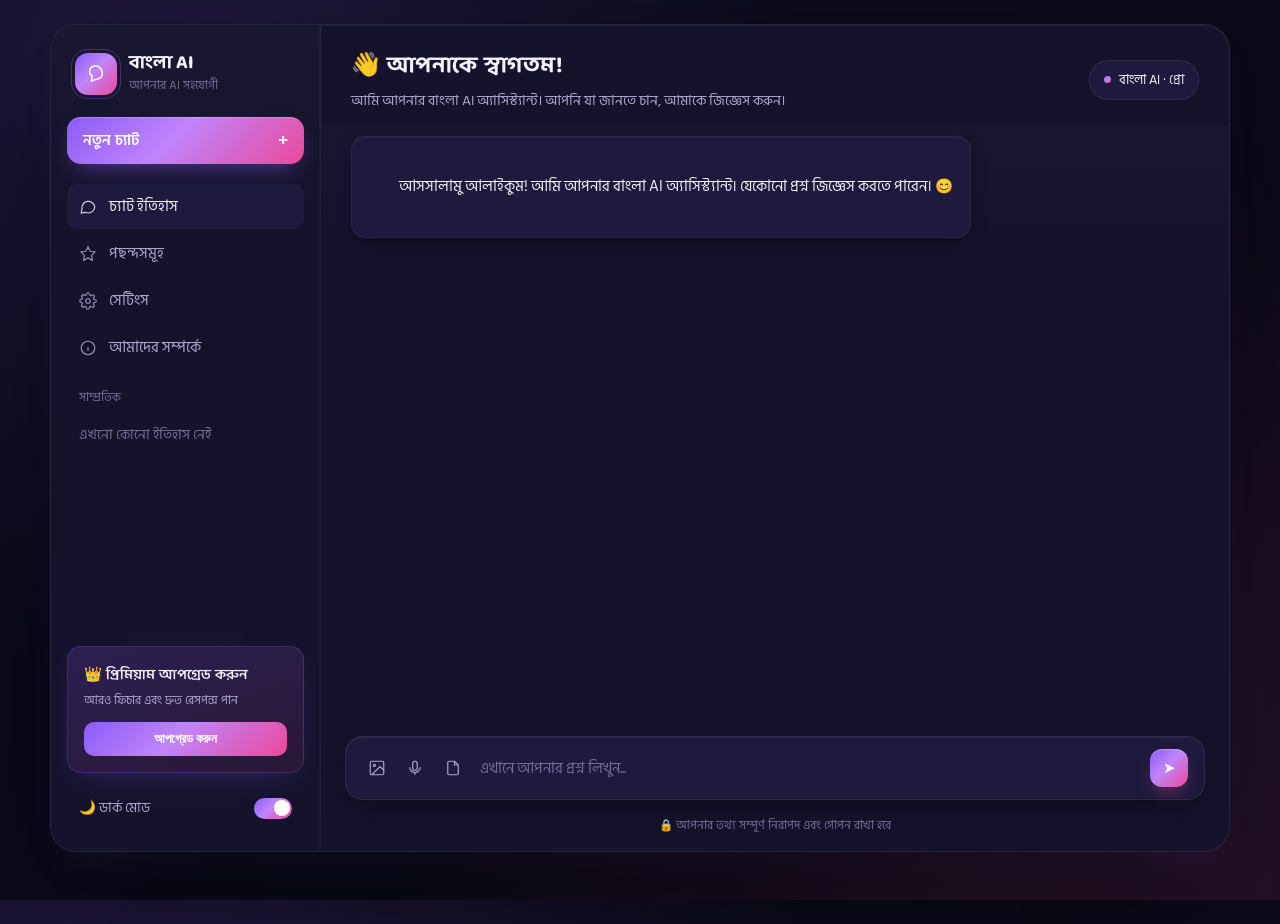
==== commit 5f8ebff0: "Add mobile sidebar toggle (hamburger menu)" ====
--- a/AI/frontend/index.html
+++ b/AI/frontend/index.html
@@ -8,6 +8,9 @@
     <link rel="preconnect" href="https://fonts.gstatic.com" crossorigin>
     <link href="https://fonts.googleapis.com/css2?family=Baloo+Da+2:wght@500;600;700;800&family=Hind+Siliguri:wght@400;500;600&display=swap" rel="stylesheet">
     <link rel="stylesheet" href="style.css">
+    <link rel="manifest" href="manifest.json">
+    <meta name="theme-color" content="#8B5CF6">
+    <link rel="apple-touch-icon" href="icons/icon-192.png">
     <script async src="https://pagead2.googlesyndication.com/pagead/js/adsbygoogle.js?client=ca-pub-7016644127018456"
      crossorigin="anonymous"></script>
 </head>
@@ -15,7 +18,7 @@
 
 <div class="app">
 
-  <div class="sidebar">
+  <div class="sidebar" id="sidebar">
     <div class="brand">
       <div class="brand-mark">
         <svg viewBox="0 0 24 24" fill="none"><path d="M12 3c-4 0-7 2.7-7 6.2 0 2.1 1.1 4 2.9 5.1L7 20l4.3-2.1c.2 0 .5 0 .7 0 4 0 7-2.7 7-6.2S16 3 12 3z" stroke="#fff" stroke-width="1.6" stroke-linejoin="round"/></svg>
@@ -58,6 +61,8 @@
         <div class="desc">আরও ফিচার এবং দ্রুত রেসপন্স পান</div>
         <button class="upgrade-btn">আপগ্রেড করুন</button>
       </div>
+      <button class="install-app-btn hidden" id="installAppBtn">📲 অ্যাপ ইনস্টল করুন</button>
+
       <div class="theme-row">
         <span>🌙 ডার্ক মোড</span>
         <div class="switch"></div>
@@ -65,11 +70,18 @@
     </div>
   </div>
 
+  <div class="sidebar-backdrop" id="sidebarBackdrop"></div>
+
   <div class="main">
     <div class="topbar">
-      <div>
-        <h1>👋 আপনাকে স্বাগতম!</h1>
-        <p>আমি আপনার বাংলা AI অ্যাসিস্ট্যান্ট। আপনি যা জানতে চান, আমাকে জিজ্ঞেস করুন।</p>
+      <div class="topbar-left">
+        <button class="menu-toggle-btn" id="menuToggleBtn" aria-label="মেনু খুলুন">
+          <svg viewBox="0 0 24 24" fill="none" stroke="currentColor" stroke-width="2"><path d="M4 6h16M4 12h16M4 18h16"/></svg>
+        </button>
+        <div>
+          <h1>👋 আপনাকে স্বাগতম!</h1>
+          <p>আমি আপনার বাংলা AI অ্যাসিস্ট্যান্ট। আপনি যা জানতে চান, আমাকে জিজ্ঞেস করুন।</p>
+        </div>
       </div>
       <div class="model-pill"><span class="dot"></span> বাংলা AI · প্রো</div>
     </div>
@@ -329,6 +341,60 @@
   if(fileBtn) fileBtn.addEventListener('click', () => alert('ফাইল আপলোড ফিচারটি শীঘ্রই আসছে।'));
 
 })();
+
+/* ================= Mobile sidebar toggle ================= */
+(function(){
+  const menuBtn = document.getElementById('menuToggleBtn');
+  const sidebar = document.getElementById('sidebar');
+  const backdrop = document.getElementById('sidebarBackdrop');
+  if(!menuBtn || !sidebar || !backdrop) return;
+
+  function openSidebar(){
+    sidebar.classList.add('open');
+    backdrop.classList.add('show');
+  }
+  function closeSidebar(){
+    sidebar.classList.remove('open');
+    backdrop.classList.remove('show');
+  }
+  menuBtn.addEventListener('click', () => {
+    sidebar.classList.contains('open') ? closeSidebar() : openSidebar();
+  });
+  backdrop.addEventListener('click', closeSidebar);
+  // sidebar-এর কোনো আইটেমে ক্লিক করলে (মোবাইলে) মেনু বন্ধ হয়ে যাক
+  sidebar.addEventListener('click', (e) => {
+    if(window.innerWidth <= 900 && (e.target.closest('.nav-item') || e.target.closest('.history-item') || e.target.closest('.new-chat'))){
+      closeSidebar();
+    }
+  });
+})();
+
+/* ================= PWA: register service worker + install button ================= */
+if ("serviceWorker" in navigator) {
+  window.addEventListener("load", () => {
+    navigator.serviceWorker.register("service-worker.js").catch(() => {});
+  });
+}
+
+let deferredInstallPrompt = null;
+window.addEventListener("beforeinstallprompt", (e) => {
+  e.preventDefault();
+  deferredInstallPrompt = e;
+  const btn = document.getElementById("installAppBtn");
+  if (btn) btn.classList.remove("hidden");
+});
+
+document.addEventListener("DOMContentLoaded", () => {
+  const btn = document.getElementById("installAppBtn");
+  if (!btn) return;
+  btn.addEventListener("click", async () => {
+    if (!deferredInstallPrompt) return;
+    deferredInstallPrompt.prompt();
+    await deferredInstallPrompt.userChoice;
+    deferredInstallPrompt = null;
+    btn.classList.add("hidden");
+  });
+});
 </script>
 
 </body>
--- a/AI/frontend/style.css
+++ b/AI/frontend/style.css
@@ -102,6 +102,7 @@
 
 .main{ flex:1; display:flex; flex-direction:column; min-width:0; }
 .topbar{ display:flex; align-items:center; justify-content:space-between; padding:22px 30px 14px; }
+.topbar-left{ display:flex; align-items:center; }
 .topbar h1{ font-family:'Baloo Da 2', sans-serif; font-size:23px; font-weight:700; }
 .topbar p{ font-size:13.5px; color:var(--text-2); margin-top:4px; }
 .model-pill{
@@ -162,9 +163,44 @@
 .footnote{ text-align:center; font-size:11.5px; color:var(--text-3); padding:16px 20px; }
 
 @media (max-width:900px){
-  .sidebar{ display:none; }
-  .app{ height:96vh; margin:8px auto; border-radius:18px; }
-}
+  .app{ height:96vh; margin:8px auto; border-radius:18px; position:relative; overflow:hidden; }
+
+  .sidebar{
+    position:absolute; top:0; left:0; bottom:0; z-index:50;
+    transform:translateX(-100%);
+    transition:transform .25s ease;
+    box-shadow:20px 0 40px -20px rgba(0,0,0,0.5);
+  }
+  .sidebar.open{ transform:translateX(0); }
+
+  .sidebar-backdrop{
+    display:none;
+    position:absolute; inset:0; background:rgba(0,0,0,0.5);
+    z-index:40;
+  }
+  .sidebar-backdrop.show{ display:block; }
+
+  .menu-toggle-btn{ display:flex; }
+
+  .topbar{ padding:16px 16px 10px; }
+  .topbar h1{ font-size:18px; }
+  .topbar p{ display:none; }
+  .model-pill{ font-size:11.5px; padding:6px 10px; }
+  .chat-box{ padding:10px 16px 16px; }
+  .chat-input-area{ margin:0 12px; }
+  .footnote{ padding:12px 16px; font-size:10.5px; }
+}
+
+.menu-toggle-btn{
+  display:none;
+  align-items:center; justify-content:center;
+  width:38px; height:38px; flex-shrink:0;
+  background:var(--surface-2); border:1px solid var(--border);
+  border-radius:10px; color:var(--text-1); cursor:pointer;
+  margin-right:10px;
+}
+.menu-toggle-btn svg{ width:18px; height:18px; }
+.menu-toggle-btn:hover{ background:var(--surface); }
 
 /* ================= Settings/About/Favorites modal ================= */
 .modal-overlay{
@@ -211,4 +247,89 @@
   --text-1:#1D1A3D;
   --text-2:#5B5578;
   --text-3:#8B85A8;
+}
+
+/* ---- Install app button (PWA) ---- */
+.install-app-btn{
+  width:100%; background:var(--surface-2); border:1px solid var(--border);
+  color:var(--text-1); border-radius:12px; padding:10px; font-size:13.5px;
+  font-weight:600; cursor:pointer; margin-bottom:10px;
+}
+.install-app-btn:hover{ background:var(--accent-grad); border-color:transparent; color:#fff; }
+
+/* ==================================================== */
+/* ============ ৩D / এলিভেটেড লুক (নতুন) ============= */
+/* ==================================================== */
+
+.app{
+  box-shadow:
+    0 50px 120px -30px rgba(0,0,0,0.75),
+    0 20px 40px -15px rgba(139,92,246,0.15),
+    inset 0 1px 0 rgba(255,255,255,0.04);
+}
+
+.chat-box{
+  background: linear-gradient(180deg, rgba(255,255,255,0.015), transparent 120px);
+}
+
+.message{ perspective: 800px; }
+
+.bubble{
+  box-shadow:
+    0 8px 20px -8px rgba(0,0,0,0.5),
+    0 2px 6px -2px rgba(0,0,0,0.4),
+    inset 0 1px 0 rgba(255,255,255,0.05);
+  transform: translateZ(0);
+  transition: transform .18s ease, box-shadow .18s ease;
+}
+.bubble:hover{
+  transform: translateY(-2px);
+  box-shadow:
+    0 14px 28px -10px rgba(0,0,0,0.55),
+    0 4px 10px -4px rgba(0,0,0,0.45),
+    inset 0 1px 0 rgba(255,255,255,0.06);
+}
+.user-message .bubble{
+  box-shadow:
+    0 10px 24px -8px rgba(236,72,153,0.45),
+    0 3px 8px -2px rgba(139,92,246,0.35),
+    inset 0 1px 0 rgba(255,255,255,0.15);
+}
+.user-message .bubble:hover{
+  box-shadow:
+    0 16px 32px -10px rgba(236,72,153,0.5),
+    0 5px 12px -3px rgba(139,92,246,0.4),
+    inset 0 1px 0 rgba(255,255,255,0.18);
+}
+
+.chat-input-area{
+  box-shadow:
+    0 12px 30px -12px rgba(0,0,0,0.6),
+    inset 0 1px 0 rgba(255,255,255,0.04),
+    inset 0 -1px 0 rgba(0,0,0,0.2);
+}
+
+#sendBtn{
+  box-shadow:
+    0 8px 18px -6px rgba(236,72,153,0.5),
+    inset 0 1px 0 rgba(255,255,255,0.25);
+}
+#sendBtn:hover{
+  box-shadow:
+    0 12px 24px -8px rgba(236,72,153,0.6),
+    inset 0 1px 0 rgba(255,255,255,0.3);
+}
+
+.new-chat{
+  box-shadow:
+    0 10px 24px -10px rgba(139,92,246,0.6),
+    inset 0 1px 0 rgba(255,255,255,0.2);
+}
+
+.upgrade-card{
+  box-shadow: 0 10px 30px -14px rgba(139,92,246,0.35);
+}
+
+.sidebar{
+  box-shadow: inset -1px 0 0 rgba(255,255,255,0.03);
 }
